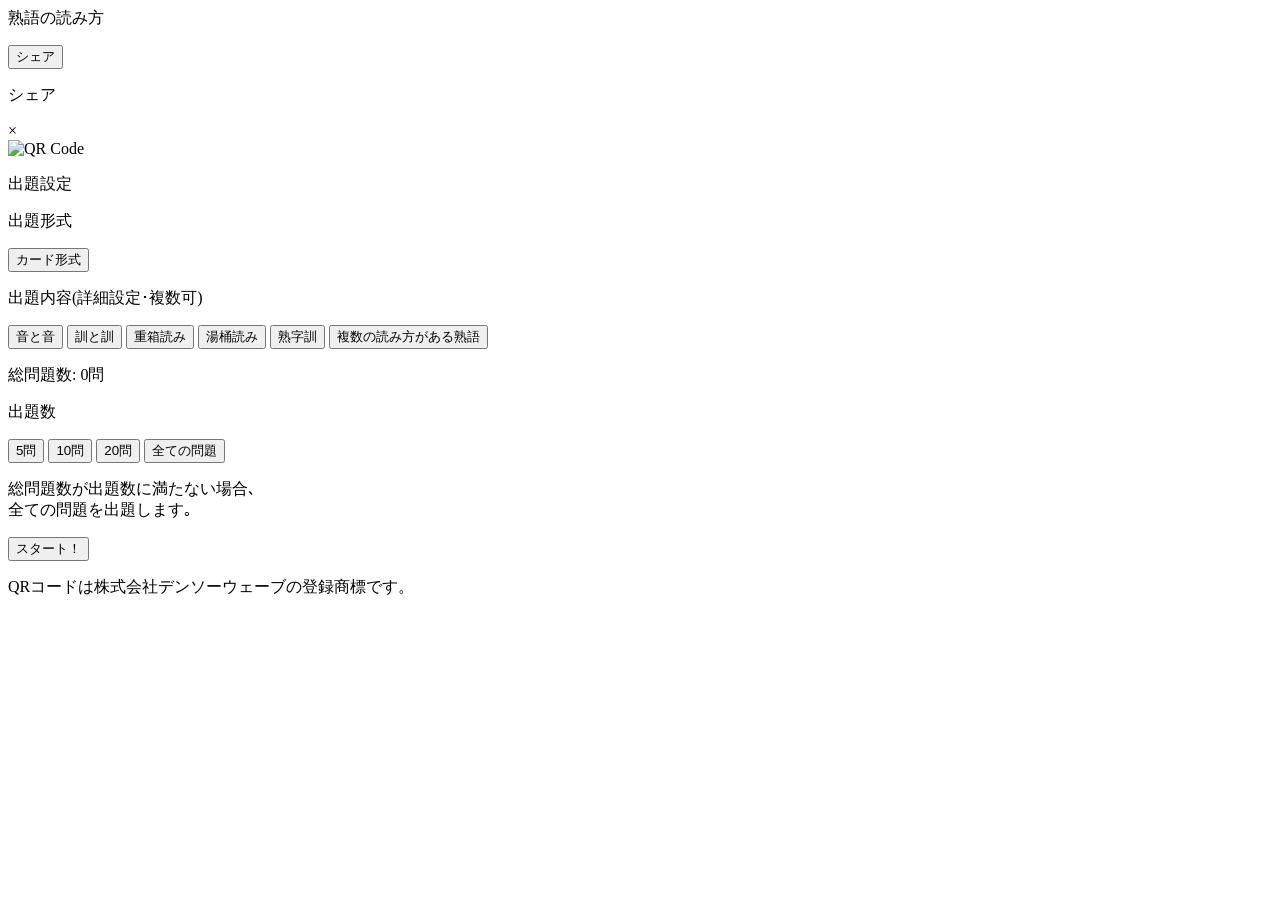
==== index.html @ 4489a1e6 "Create index.html" ====
<html lang="ja">
  
<head>
  <meta charset="UTF-8">
  <meta name="viewport" content="width=device-width, initial-scale=1.0">

  <title>熟語の読み方</title>
  <meta name="apple-mobile-web-app-capable" content="yes"> 
  <link rel="preconnect" href="https://fonts.googleapis.com">
  <link rel="preconnect" href="https://fonts.gstatic.com" crossorigin>
  <link href="https://fonts.googleapis.com/css2?family=BIZ+UDGothic:wght@400;700&display=swap" rel="stylesheet">
  <link rel="preconnect" href="https://fonts.googleapis.com">
  <link rel="preconnect" href="https://fonts.gstatic.com" crossorigin>
  <link href="https://fonts.googleapis.com/css2?family=Signika+Negative:wght@300..700&display=swap" rel="stylesheet">

  <link rel="icon" type="image/png" sizes="32x32" href="icon-512.png">
  <link rel="apple-touch-icon" href="icon-512.png">
  <link rel="icon" type="image/png" sizes="192x192" href="icon-512.png">
  
  <link rel="stylesheet" href="style.css">
</head>
  
<body>
  <header id="app-header">
    <div id="title-area">
      <p id="header-title">熟語の読み方</p>
    </div>
    <button id="share-modal-btn">シェア</button>
  </header>
  
  <div id="share-modal" class="modal hidden">
    <div class="modal-content">
      <div class="modal-header">
        <p class="title">シェア</p>
        <span id="share-modal-close" class="close-button">&times;</span>
      </div>
      <img src="qrcode.png" alt="QR Code">
    </div>
  </div>
  
  <main>
    <div id="selection-container">
      <p id="selection-title">出題設定</p>
      
      <!--
      <div class="selection">
        <div class="title-area">
          <p class="title">モード</p>
        </div>
        <div class="segmented-buttons">
          <button class="mode-button active" data-mode="normal">通常モード</button>
          <button class="mode-button" data-mode="disliked">苦手克服モード</button>
        </div>
        <p class="detail-message" id="mode-message">全ての単語から出題</p>
      </div>
      -->
      <div class="selection">
        <div class="title-area">
          <p class="title">出題形式</p>
        </div>
        <div class="segmented-buttons">
          <button class="type-button active" data-type="card">カード形式</button>
          <!-- <button class="type-button" data-type="output">一覧で出力する</button> -->
        </div>
      </div>
      
      <span class="split-line"></span>
      
      
      <div class="selection">
        <div class="title-area">
          <p class="title">出題内容<span class="mini">(詳細設定･複数可)</span></p>
        </div>
        <div class="normal-buttons buttons-box">
          <button class="detail-button active" data-detail="on_on" data-count="0">音と音</button>
          <button class="detail-button active" data-detail="kun_kun" data-count="0">訓と訓</button>
          <button class="detail-button active" data-detail="on_kun" data-count="0">重箱読み</button>
          <button class="detail-button active" data-detail="kun_on" data-count="0">湯桶読み</button>
          <button class="detail-button active" data-detail="jukujikun" data-count="0">熟字訓</button>
          <button class="detail-button active" data-detail="multi" data-count="0">複数の読み方がある熟語</button>
        </div>
        <p class="detail-message">総問題数: <span id="all-question">0</span>問</p>
      </div>
      
      <div class="selection">
        <div class="title-area">
          <p class="title">出題数</p>
        </div>
        <div class="segmented-buttons">
          <button class="count-button active" data-count="5">5問</button>
          <button class="count-button" data-count="10">10問</button>
          <button class="count-button" data-count="20">20問</button>
          <button class="count-button" data-count="all">全ての問題</button>
        </div>
        <p class="detail-message">総問題数が出題数に満たない場合､<br>全ての問題を出題します｡</p>
        <!--
        <div class="number-stepper">
          <button type="button" class="minus-btn" id="count-minus">−</button>
          <input type="number" value="5" class="number-input" id="count-input" placeholder="数値を入力">
          <button type="button" class="plus-btn" id="count-plus">+</button>
        </div>
        <p class="error-message">数値を入力してください｡</p>
        -->
        
      </div>
      
      <span class="split-line"></span>
      <button id="start-button">スタート！</button>
      <p id="start-message"></p>
     
    </div>
  </main>
  
  <footer>
    <p>QRコードは株式会社デンソーウェーブの登録商標です。</p>
  </footer>
  
  <script type="module" src="script.js"></script>
</html>
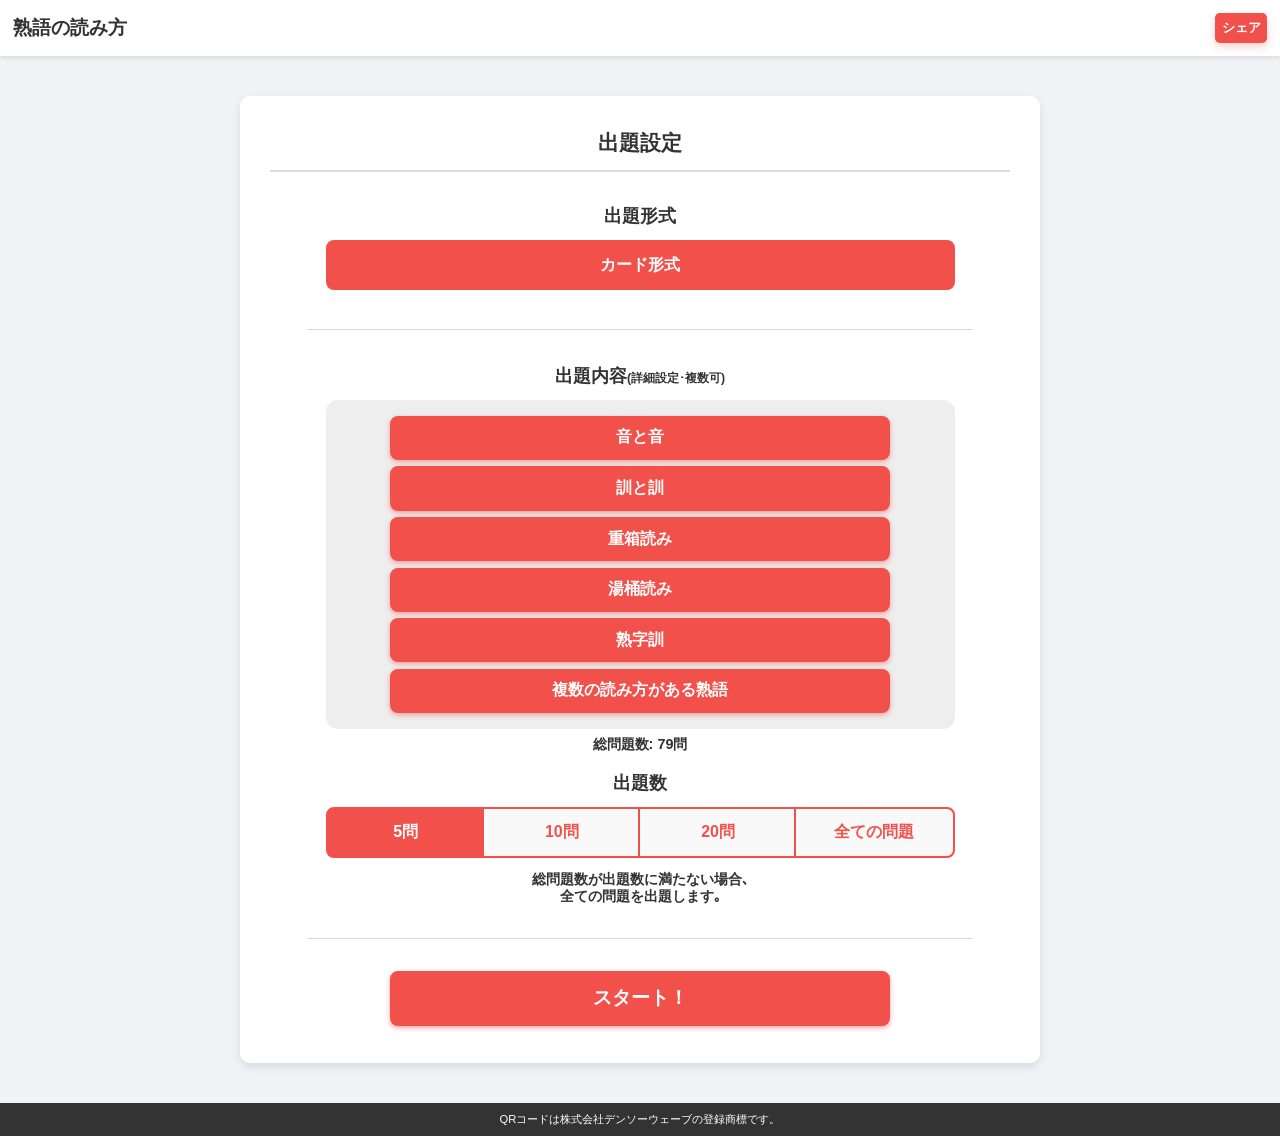
==== commit c19c7f6c: "Update index.html" ====
--- a/index.html
+++ b/index.html
@@ -72,14 +72,14 @@
           <p class="title">出題内容<span class="mini">(詳細設定･複数可)</span></p>
         </div>
         <div class="normal-buttons buttons-box">
-          <button class="detail-button active" data-detail="on_on" data-count="0">音と音</button>
-          <button class="detail-button active" data-detail="kun_kun" data-count="0">訓と訓</button>
-          <button class="detail-button active" data-detail="on_kun" data-count="0">重箱読み</button>
-          <button class="detail-button active" data-detail="kun_on" data-count="0">湯桶読み</button>
-          <button class="detail-button active" data-detail="jukujikun" data-count="0">熟字訓</button>
-          <button class="detail-button active" data-detail="multi" data-count="0">複数の読み方がある熟語</button>
+          <button class="detail-button active" data-detail="on_on" data-count="4">音と音</button>
+          <button class="detail-button active" data-detail="kun_kun" data-count="4">訓と訓</button>
+          <button class="detail-button active" data-detail="on_kun" data-count="8">重箱読み</button>
+          <button class="detail-button active" data-detail="kun_on" data-count="8">湯桶読み</button>
+          <button class="detail-button active" data-detail="jukujikun" data-count="39">熟字訓</button>
+          <button class="detail-button active" data-detail="multi" data-count="16">複数の読み方がある熟語</button>
         </div>
-        <p class="detail-message">総問題数: <span id="all-question">0</span>問</p>
+        <p class="detail-message">総問題数: <span id="all-question">79</span>問</p>
       </div>
       
       <div class="selection">
--- a/style.css
+++ b/style.css
@@ -0,0 +1,491 @@
+:root {
+  --primary: #f1514a;
+  /*--primary: #CF3A3B;*/
+  --primary-rgb: 241, 81, 74;
+  
+  --light: #fdeceb;
+}
+
+* {
+  margin: 0;
+  padding: 0;
+  box-sizing: border-box;
+  touch-action: manipulation;
+}
+html {
+  font-size: 16px;
+}
+body {
+  font-family: "BIZ UDGothic", sans-serif;
+  background-color: #f0f2f5;
+  color: #333;
+  line-height: 1.6;
+  touch-action: manipulation;
+}
+div, p {
+  touch-action: manipulation;
+}
+/*
+button, input, span {
+  -webkit-tap-highlight-color: transparent;
+}
+*/
+
+
+#app-header {
+  display: flex;
+  justify-content: space-between;
+  align-items: center;
+  padding: 0.8rem;
+  background-color: #ffffff;
+  box-shadow: 0 2px 4px rgba(0, 0, 0, 0.1);
+}
+#app-header .hidden {
+  display: none;
+}
+#app-header #title-area {
+  display: flex;
+}
+#app-header #title-area #header-title {
+  font-weight: 700;
+  font-size: 1.2rem;
+}
+
+#share-modal-btn {
+  font-family: "BIZ UDGothic", sans-serif;
+  font-weight: 700;
+  font-size: 0.8rem;
+  
+  padding: 0.4rem;
+  margin: 0 0 0 0.8rem;
+  width: auto;
+  text-align: center;
+  cursor: pointer;
+  display: block;
+  box-sizing: border-box;
+
+  background-color: var(--primary);
+  color: #fff;
+  border: none;
+  border-radius: 0.3rem;
+  box-shadow: 0 4px 8px rgba(var(--primary-rgb), 0.25);
+}
+
+
+.modal {
+  position: fixed;
+  z-index: 100;
+  left: 0;
+  top: 0;
+  width: 100%;
+  height: 100%;
+  background-color: rgba(0,0,0,0.4);
+  display: flex;
+  justify-content: center;
+  align-items: center;
+}
+.modal.hidden {
+  display: none;
+}
+.modal-content {
+  background-color: #fff;
+  padding: 20px;
+  width: 80%;
+  max-width: 500px;
+  border-radius: 10px;
+  position: relative;
+  
+  text-align: center;
+}
+.modal-header {
+  display: flex;
+  justify-content: space-between;
+  align-items: center;
+  margin-bottom: 1.5rem;
+}
+.modal-content .title {
+  font-size: 1.2rem;
+  font-weight: 700;
+  /*margin-bottom: 2rem;*/
+}
+.modal-content .close-button {
+  background-color: #eee;
+  border: none;
+  font-size: 1.5rem;
+  font-weight: bold;
+  cursor: pointer;
+  color: #333;
+  
+  width: 3rem;
+  border-radius: 5px;
+  transition: background-color 0.3s ease;
+  text-align: center;
+}
+.modal-content .close-button:hover,
+.modal-content .close-button:focus {
+  color: #000;
+  background-color: #e0e0e0;
+  text-decoration: none;
+  cursor: pointer;
+}
+.modal-content img {
+    max-width: 100%; 
+    max-height: 80vh; /* ビューポートの高さの80%など、適切な値に調整 */
+    height: auto; /* アスペクト比を維持 */
+}
+
+
+#selection-container {
+  max-width: 800px;
+  margin: 40px auto;
+  padding: 30px;
+  background-color: #ffffff;
+  border-radius: 10px;
+  box-shadow: 0 4px 10px rgba(0, 0, 0, 0.1);
+  text-align: center;
+}
+#selection-title {
+  font-size: 1.3rem;
+  color: #333;
+  font-weight: 700;
+  margin-bottom: 30px;
+  border-bottom: 2px solid #ddd;
+  padding-bottom: 10px;
+}
+
+.mini {
+  font-size: 70%;
+}
+
+.split-line {
+  display: flex;
+  width: 90%;
+  border-bottom: 1.5px solid #ddd;
+  margin: 2rem auto;
+}
+
+.selection {
+  display: flex;
+  justify-content: center;
+  margin-bottom: 1rem;
+  
+  flex-direction: column;
+  gap: 10px;
+}
+.selection .title-area {
+  display: flex;
+  justify-content: center;
+  align-items: center;
+}
+.selection .title-area .title {
+  font-size: 1.1rem;
+  font-weight: 700;
+  width: auto;
+}
+.selection .title-area button {
+  font-weight: 700;
+  font-size: 0.8rem;
+  
+  padding: 0.3rem 0.4rem;
+  margin: 0 0 0 0.8rem;
+  width: auto;
+  text-align: center;
+  cursor: pointer;
+  display: block;
+  box-sizing: border-box;
+
+  background-color: var(--primary);
+  color: #fff;
+  border: none;
+  border-radius: 0.3rem;
+}
+.selection .title-area button:hover {
+  background-color: #3577b0;
+}
+
+.selection .normal-buttons {
+  display: flex;
+  flex-direction: column;
+  justify-content: flex-start;
+  
+}
+
+.selection button {
+  padding: 0.8rem 1.2rem;
+  font-size: 1rem;
+  font-weight: bold;
+  color: var(--primary);
+  cursor: pointer;
+  border: 2px solid #ccc;
+  border-radius: 8px;
+  background-color: #f9f9f9;
+  transition: all 0.3s ease;
+  
+  width: 85%;
+  max-width: 500px;
+  margin: 0 auto;
+  margin-bottom: 0.4rem;
+}
+.selection button:hover {
+  background-color: #e9e9e9;
+  border-color: #aaa;
+}
+.selection button.active {
+  background-color: var(--primary);
+  color: white;
+  border-color: var(--primary);
+  box-shadow: 0 2px 5px rgba(var(--primary-rgb), 0.5);
+}
+
+.selection button:disabled {
+  background-color: #ccc;
+  color: white;
+  box-shadow: none;
+}
+
+.selection select {
+  font-family: "BIZ UDGothic", sans-serif;
+  font-weight: 700;
+  font-size: 1.05rem;
+  color: var(--primary);
+  
+  width: 85%;
+  padding: 0.5rem;
+  margin: auto;
+  margin-bottom: 0.8rem;
+  border: 2px solid #ccc;
+  border-radius: 6px;
+  transition: border-color 0.3s ease, box-shadow 0.3s ease;
+  outline: none;
+}
+.selection select:hover {
+  border-color: #999;
+}
+
+.selection .segmented-buttons {
+  display: flex;
+  width: 85%;
+  margin-left: auto;
+  margin-right: auto;
+}
+.selection .segmented-buttons button {
+  border-color: var(--primary);
+  border-radius: 0;
+  margin-left: -2px;
+  margin-right: -2px;
+  width: 100%;
+  max-width: none;
+  flex: 1;
+}
+.selection .segmented-buttons button:hover {
+  background-color: var(--light);
+  border-color: var(--primary);
+}
+.selection .segmented-buttons button.active {
+  background-color: var(--primary);
+  border-color: var(--primary);
+  box-shadow: none;
+}
+.selection .segmented-buttons :first-child {
+  border-radius: 8px 0 0 8px;
+  margin-left: 0;
+}
+.selection .segmented-buttons :last-child {
+  border-radius: 0 8px 8px 0;
+  margin-right: 0;
+}
+.selection .segmented-buttons :first-child:last-child {
+  border-radius: 8px;
+}
+
+.buttons-box {
+  background-color: #eee;
+  height: auto;
+  width: 85%;
+  overflow-y: auto;
+  margin: auto;
+  justify-content: flex-start;
+  /*padding: 0;*/
+
+  border-radius: 0.75rem;
+}
+.buttons-box button:first-child {
+  margin-top: 1rem;
+}
+.buttons-box button:last-child {
+  margin-bottom: 1rem;
+}
+.buttons-box .title-area {
+  display: flex;
+  justify-content: center;
+  align-items: center;
+  padding-top: 1rem;
+  padding-bottom: 0.4rem;
+}
+.buttons-box .title-area .head {
+  font-weight: 700;
+  font-size: 1.05rem;
+}
+.buttons-box .title-area button {
+  font-weight: 700;
+  font-size: 0.8rem;
+  
+  padding: 0.3rem 0.4rem;
+  margin: 0 0 0 0.8rem;
+  width: auto;
+  text-align: center;
+  cursor: pointer;
+  display: block;
+  box-sizing: border-box;
+
+  background-color: var(--primary);
+  color: #fff;
+  border: none;
+  border-radius: 0.3rem;
+}
+.buttons-box button {
+  margin-bottom: 0.4rem;
+  padding: 0.6rem 1rem;
+}
+
+
+.number-stepper {
+  display: inline-flex;
+  align-items: center;
+  border: 2px solid #ccc;
+  border-radius: 8px;
+  overflow: hidden;
+  width: 85%;
+  height: 50px;
+  padding: 0;
+  margin-left: auto;
+  margin-right: auto;
+}
+.number-stepper:focus-within {
+  border-color: var(--primary);
+  box-shadow: 0 0 0 4px rgba(229, 131, 57, 0.25);
+}
+.number-stepper button {
+  background: transparent;
+  border: none;
+  border-radius: 8px;
+  width: 50px;
+  height: 100%;
+  font-size: 24px;
+  color: #555;
+  cursor: pointer;
+  transition: background 0.2s, color 0.2s;
+  display: flex;
+  align-items: center;
+  justify-content: center;
+  margin: 0;
+  
+  -webkit-tap-highlight-color: transparent;
+}
+.number-stepper button:hover {
+  background-color: #f0f0f0;
+  background-color: transparent;
+  color: #000;
+}
+.number-stepper button:first-child {
+  margin-left: -2px;
+}
+.number-stepper button:last-child {
+  margin-right: -2px;
+}
+
+.number-input {
+  flex: 1; /* 残りの幅をすべて使う */
+  border: none;
+  outline: none;
+  text-align: center;
+  font-size: 20px;
+  font-weight: bold;
+  color: #333;
+  width: 100%;
+  height: 100%;
+}
+.number-input::placeholder {
+  font-size: 18px;
+}
+
+.detail-message {
+  font-size: 0.9rem;
+  font-weight: 700;
+  margin-top: -0.2rem;
+  line-height: 1.2;
+}
+.error-message {
+  font-size: 0.9rem;
+  font-weight: 700;
+  color: #ff5050;
+  margin-top: -0.5rem;
+}
+
+#selection-container #start-button {
+  padding: 0.8rem 1.2rem;
+  font-size: 1.2rem;
+  font-weight: bold;
+  
+  color: white;
+  background-color: var(--primary);
+  cursor: pointer;
+  border: 2px solid var(--primary);
+  border-radius: 8px;
+  transition: all 0.3s ease;
+  
+  width: 85%;
+  max-width: 500px;
+  margin: 0 auto;
+  margin-bottom: 0.4rem;
+  box-shadow: 0 2px 5px rgba(var(--primary-rgb), 0.5);
+}
+#selection-container #start-button:disabled {
+  background-color: #ccc;
+  border-color: #ccc;
+  box-shadow: none;
+}
+
+footer {
+  background-color: #333;
+  color: white;
+  padding: 0.5rem 0;
+  text-align: center;
+  width: 100%;
+}
+footer p {
+  font-size: 0.7rem;
+}
+
+@media (max-width: 600px) {
+  /*#app-header {
+    flex-direction: column;
+    gap: 10px;
+  }*/
+  
+  #share-modal-btn {
+    width: auto;
+  }
+  
+  .selection .segmented-buttons {
+    flex-direction: column;
+  }
+  .selection .segmented-buttons button {
+    margin: 0;
+    margin-top: -2px;
+    margin-bottom: -2px;
+    border-radius: 0;
+  }
+  .selection .segmented-buttons :first-child {
+    border-radius: 8px 8px 0 0;
+    margin-top: 0;
+  }
+  .selection .segmented-buttons :last-child {
+    border-radius: 0 0 8px 8px;
+    margin-bottom: 0;
+  }
+  
+  button {
+    width: 80%;
+  }
+}
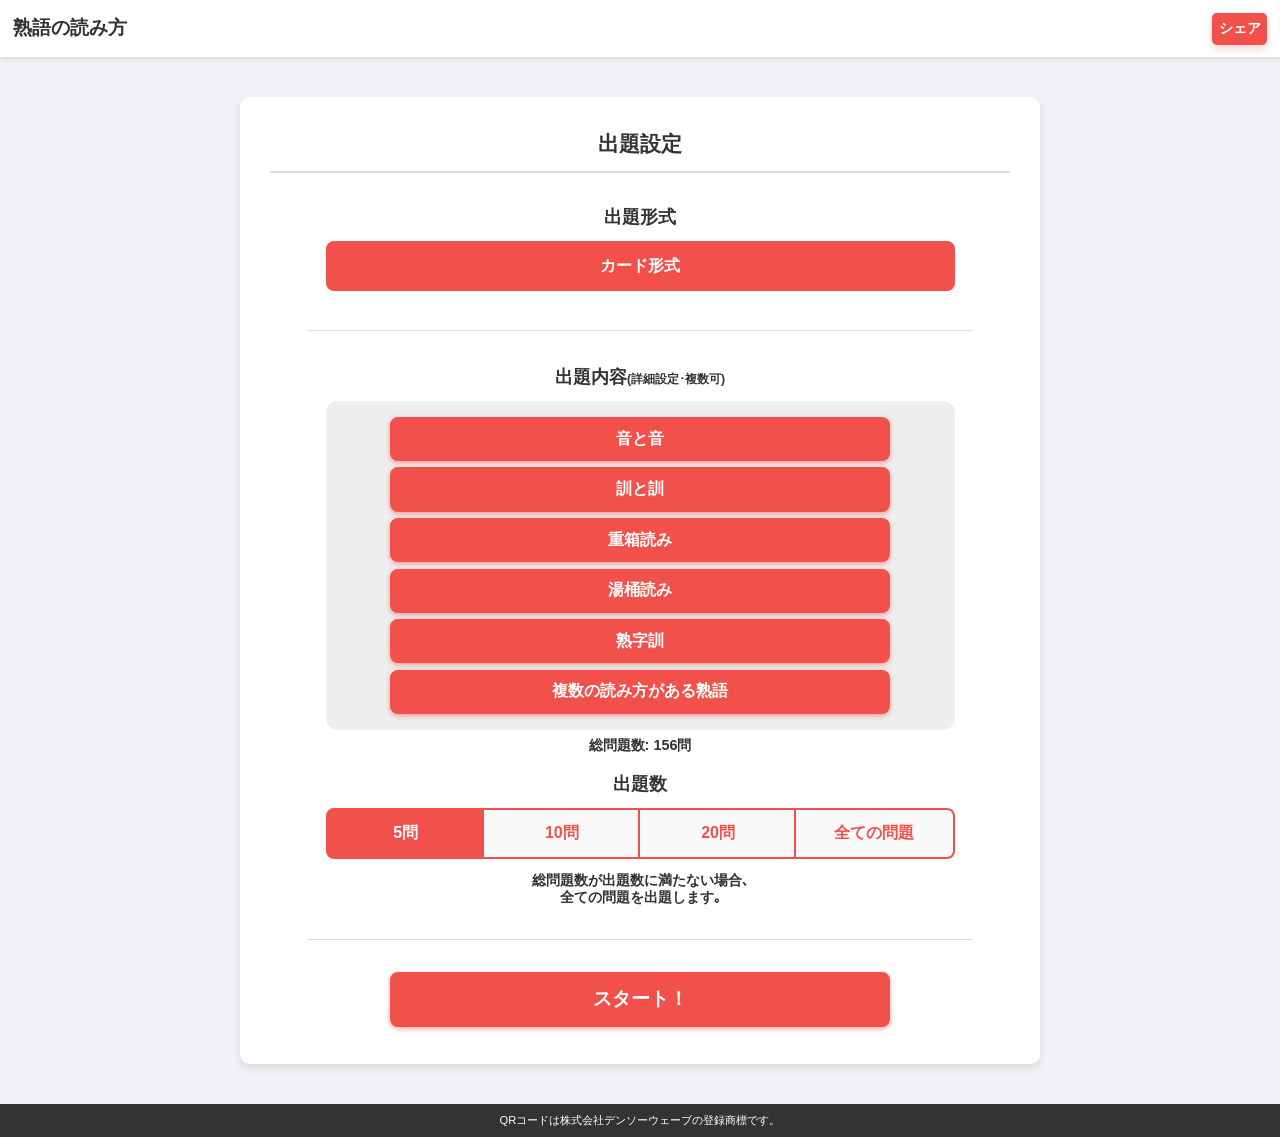
==== commit 33f4c84d: "Update index.html" ====
--- a/index.html
+++ b/index.html
@@ -76,10 +76,10 @@
           <button class="detail-button active" data-detail="kun_kun" data-count="4">訓と訓</button>
           <button class="detail-button active" data-detail="on_kun" data-count="8">重箱読み</button>
           <button class="detail-button active" data-detail="kun_on" data-count="8">湯桶読み</button>
-          <button class="detail-button active" data-detail="jukujikun" data-count="39">熟字訓</button>
+          <button class="detail-button active" data-detail="jukujikun" data-count="116">熟字訓</button>
           <button class="detail-button active" data-detail="multi" data-count="16">複数の読み方がある熟語</button>
         </div>
-        <p class="detail-message">総問題数: <span id="all-question">79</span>問</p>
+        <p class="detail-message">総問題数: <span id="all-question">156</span>問</p>
       </div>
       
       <div class="selection">
--- a/style.css
+++ b/style.css
@@ -54,7 +54,7 @@
 #share-modal-btn {
   font-family: "BIZ UDGothic", sans-serif;
   font-weight: 700;
-  font-size: 0.8rem;
+  font-size: 0.9rem;
   
   padding: 0.4rem;
   margin: 0 0 0 0.8rem;
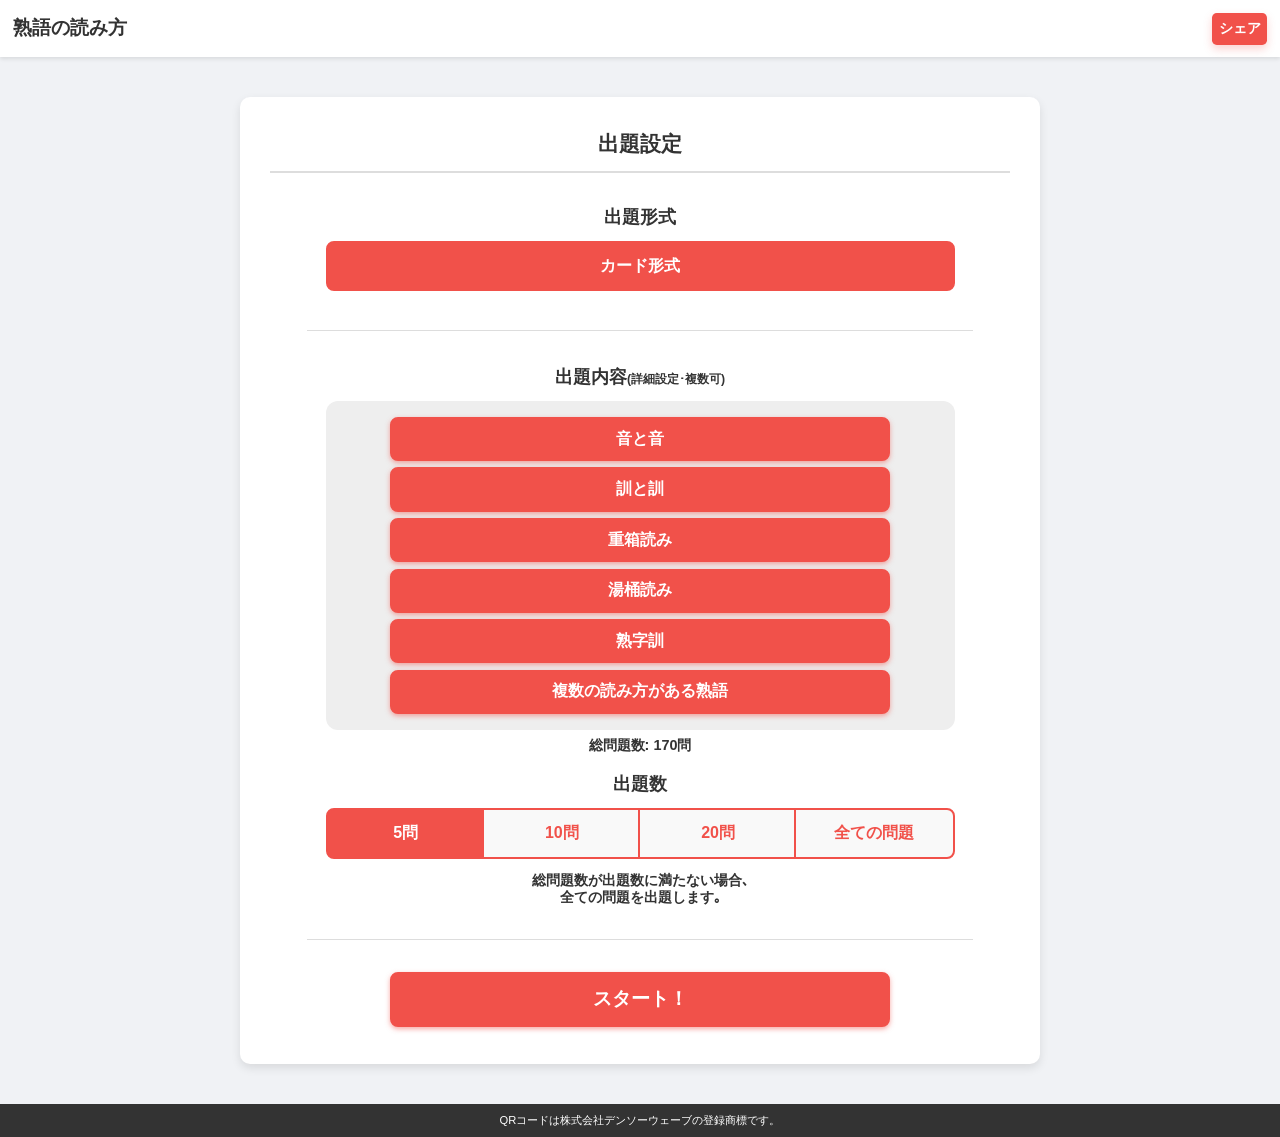
==== commit d64ab3fe: "Update index.html" ====
--- a/index.html
+++ b/index.html
@@ -72,14 +72,14 @@
           <p class="title">出題内容<span class="mini">(詳細設定･複数可)</span></p>
         </div>
         <div class="normal-buttons buttons-box">
-          <button class="detail-button active" data-detail="on_on" data-count="4">音と音</button>
-          <button class="detail-button active" data-detail="kun_kun" data-count="4">訓と訓</button>
-          <button class="detail-button active" data-detail="on_kun" data-count="8">重箱読み</button>
-          <button class="detail-button active" data-detail="kun_on" data-count="8">湯桶読み</button>
+          <button class="detail-button active" data-detail="on_on" data-count="8">音と音</button>
+          <button class="detail-button active" data-detail="kun_kun" data-count="8">訓と訓</button>
+          <button class="detail-button active" data-detail="on_kun" data-count="12">重箱読み</button>
+          <button class="detail-button active" data-detail="kun_on" data-count="10">湯桶読み</button>
           <button class="detail-button active" data-detail="jukujikun" data-count="116">熟字訓</button>
           <button class="detail-button active" data-detail="multi" data-count="16">複数の読み方がある熟語</button>
         </div>
-        <p class="detail-message">総問題数: <span id="all-question">156</span>問</p>
+        <p class="detail-message">総問題数: <span id="all-question">170</span>問</p>
       </div>
       
       <div class="selection">
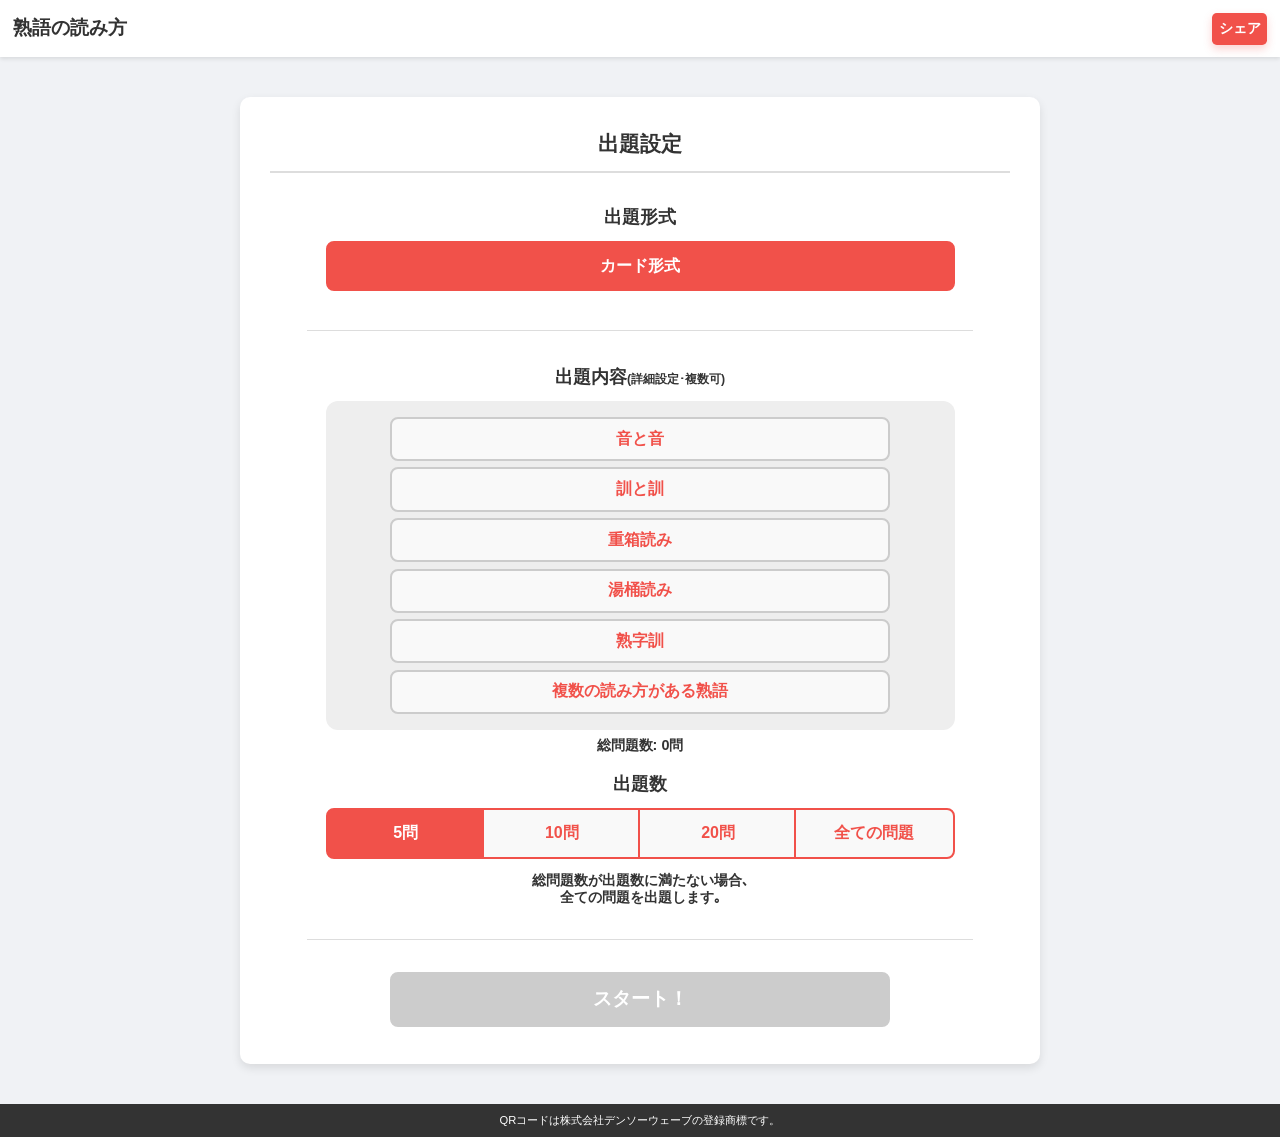
==== commit 3567dac8: "Update index.html" ====
--- a/index.html
+++ b/index.html
@@ -72,14 +72,14 @@
           <p class="title">出題内容<span class="mini">(詳細設定･複数可)</span></p>
         </div>
         <div class="normal-buttons buttons-box">
-          <button class="detail-button active" data-detail="on_on" data-count="8">音と音</button>
-          <button class="detail-button active" data-detail="kun_kun" data-count="8">訓と訓</button>
-          <button class="detail-button active" data-detail="on_kun" data-count="12">重箱読み</button>
-          <button class="detail-button active" data-detail="kun_on" data-count="10">湯桶読み</button>
-          <button class="detail-button active" data-detail="jukujikun" data-count="116">熟字訓</button>
-          <button class="detail-button active" data-detail="multi" data-count="16">複数の読み方がある熟語</button>
+          <button class="detail-button" data-detail="on_on" data-count="8">音と音</button>
+          <button class="detail-button" data-detail="kun_kun" data-count="8">訓と訓</button>
+          <button class="detail-button" data-detail="on_kun" data-count="12">重箱読み</button>
+          <button class="detail-button" data-detail="kun_on" data-count="10">湯桶読み</button>
+          <button class="detail-button" data-detail="jukujikun" data-count="116">熟字訓</button>
+          <button class="detail-button" data-detail="multi" data-count="16">複数の読み方がある熟語</button>
         </div>
-        <p class="detail-message">総問題数: <span id="all-question">170</span>問</p>
+        <p class="detail-message">総問題数: <span id="all-question">0</span>問</p>
       </div>
       
       <div class="selection">
@@ -105,7 +105,7 @@
       </div>
       
       <span class="split-line"></span>
-      <button id="start-button">スタート！</button>
+      <button id="start-button" disabled>スタート！</button>
       <p id="start-message"></p>
      
     </div>
